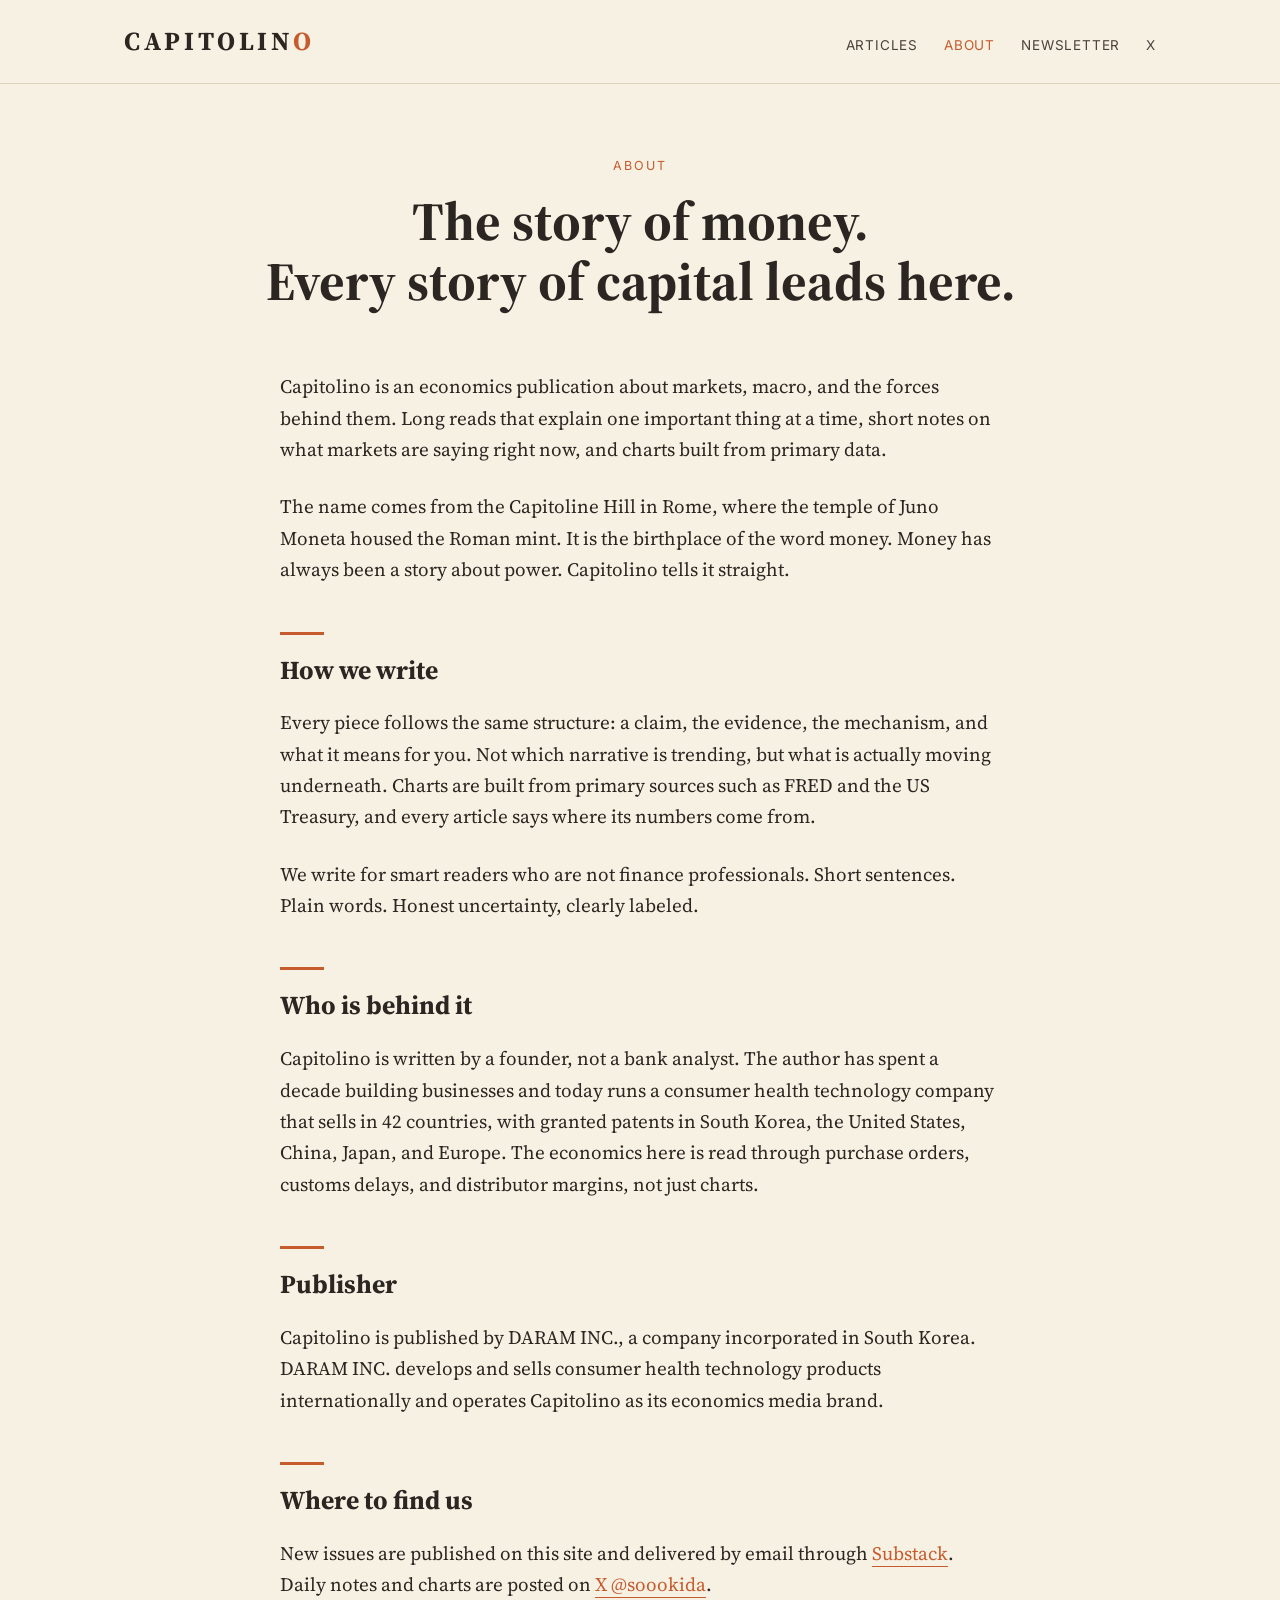
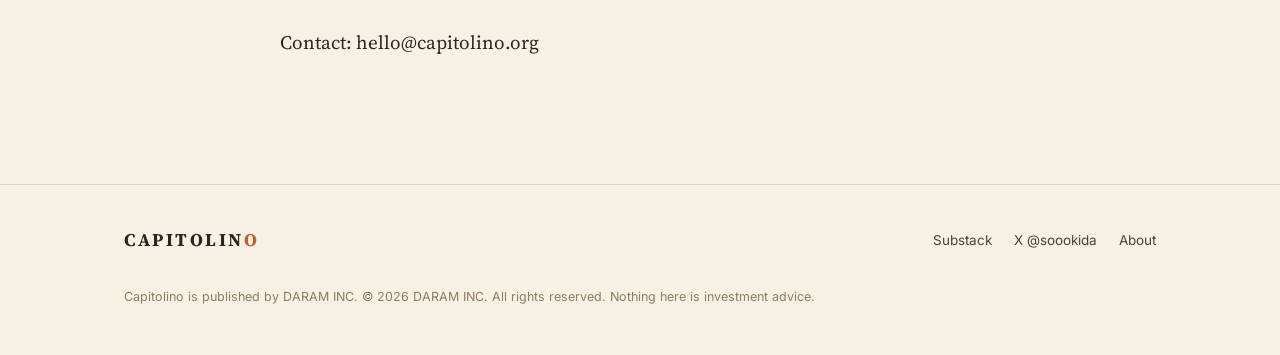
==== about.html @ b24294df "Add files via upload" ====
<!DOCTYPE html>
<html lang="en">
<head>
<meta charset="UTF-8">
<meta name="viewport" content="width=device-width, initial-scale=1.0">
<title>About — Capitolino</title>
<meta name="description" content="About Capitolino, an economics publication by DARAM INC.">
<link rel="preconnect" href="https://fonts.googleapis.com">
<link href="https://fonts.googleapis.com/css2?family=Source+Serif+4:ital,wght@0,400;0,600;0,700;1,400&family=Inter:wght@400;500;600&display=swap" rel="stylesheet">
<link rel="stylesheet" href="style.css">
</head>
<body>

<header class="site-header">
  <div class="wrap">
    <a class="logo" href="index.html">CAPITOLIN<span>O</span></a>
    <nav class="nav">
      <a href="index.html">Articles</a>
      <a href="about.html" class="active">About</a>
      <a href="https://capitolino.substack.com" target="_blank" rel="noopener">Newsletter</a>
      <a href="https://x.com/soookida" target="_blank" rel="noopener">X</a>
    </nav>
  </div>
</header>

<section class="article-head">
  <div class="wrap">
    <span class="kicker">About</span>
    <h1>The story of money.<br>Every story of capital leads here.</h1>
  </div>
</section>

<main class="wrap-narrow about-body">

  <p>Capitolino is an economics publication about markets, macro, and the forces behind them. Long reads that explain one important thing at a time, short notes on what markets are saying right now, and charts built from primary data.</p>

  <p>The name comes from the Capitoline Hill in Rome, where the temple of Juno Moneta housed the Roman mint. It is the birthplace of the word money. Money has always been a story about power. Capitolino tells it straight.</p>

  <h2>How we write</h2>

  <p>Every piece follows the same structure: a claim, the evidence, the mechanism, and what it means for you. Not which narrative is trending, but what is actually moving underneath. Charts are built from primary sources such as FRED and the US Treasury, and every article says where its numbers come from.</p>

  <p>We write for smart readers who are not finance professionals. Short sentences. Plain words. Honest uncertainty, clearly labeled.</p>

  <h2>Who is behind it</h2>

  <p>Capitolino is written by a founder, not a bank analyst. The author has spent a decade building businesses and today runs a consumer health technology company that sells in 42 countries, with granted patents in South Korea, the United States, China, Japan, and Europe. The economics here is read through purchase orders, customs delays, and distributor margins, not just charts.</p>

  <h2>Publisher</h2>

  <p>Capitolino is published by DARAM INC., a company incorporated in South Korea. DARAM INC. develops and sells consumer health technology products internationally and operates Capitolino as its economics media brand.</p>

  <h2>Where to find us</h2>

  <p>New issues are published on this site and delivered by email through <a href="https://capitolino.substack.com" target="_blank" rel="noopener" style="color:var(--orange); border-bottom:1px solid var(--orange);">Substack</a>. Daily notes and charts are posted on <a href="https://x.com/soookida" target="_blank" rel="noopener" style="color:var(--orange); border-bottom:1px solid var(--orange);">X @soookida</a>.</p>

  <p>Contact: hello@capitolino.org</p>

</main>

<footer class="site-footer">
  <div class="wrap">
    <span class="foot-logo">CAPITOLIN<span>O</span></span>
    <div class="foot-links">
      <a href="https://capitolino.substack.com" target="_blank" rel="noopener">Substack</a>
      <a href="https://x.com/soookida" target="_blank" rel="noopener">X @soookida</a>
      <a href="about.html">About</a>
    </div>
    <p class="foot-legal">Capitolino is published by DARAM INC. © 2026 DARAM INC. All rights reserved. Nothing here is investment advice.</p>
  </div>
</footer>

</body>
</html>
---- style.css ----
/* Capitolino — magazine styles */
:root {
  --cream: #F7F1E3;
  --cream-deep: #F0E7D3;
  --ink: #2B2622;
  --ink-soft: #4A423A;
  --muted: #8A7D66;
  --line: #DDD3BE;
  --orange: #C65B2E;
  --orange-deep: #A84A22;
  --teal: #1F8A70;
  --serif: "Source Serif 4", Georgia, "Times New Roman", serif;
  --sans: "Inter", -apple-system, "Segoe UI", Helvetica, Arial, sans-serif;
}

* { margin: 0; padding: 0; box-sizing: border-box; }

html { scroll-behavior: smooth; }

body {
  background: var(--cream);
  color: var(--ink);
  font-family: var(--serif);
  font-size: 19px;
  line-height: 1.65;
  -webkit-font-smoothing: antialiased;
}

a { color: inherit; text-decoration: none; }

.wrap { max-width: 1080px; margin: 0 auto; padding: 0 24px; }
.wrap-narrow { max-width: 720px; margin: 0 auto; padding: 0 24px; }

/* ---------- header ---------- */
.site-header {
  border-bottom: 1px solid var(--line);
  padding: 20px 0;
}
.site-header .wrap {
  display: flex;
  align-items: baseline;
  justify-content: space-between;
  gap: 16px;
  flex-wrap: wrap;
}
.logo {
  font-family: var(--serif);
  font-weight: 700;
  font-size: 26px;
  letter-spacing: 0.14em;
}
.logo span { color: var(--orange); }
.nav {
  display: flex;
  gap: 26px;
  font-family: var(--sans);
  font-size: 13.5px;
  letter-spacing: 0.06em;
  text-transform: uppercase;
  color: var(--ink-soft);
}
.nav a:hover { color: var(--orange); }
.nav a.active { color: var(--orange); }

/* ---------- masthead ---------- */
.masthead {
  padding: 88px 0 72px;
  border-bottom: 1px solid var(--line);
  text-align: center;
}
.masthead h1 {
  font-size: clamp(52px, 9vw, 104px);
  font-weight: 700;
  letter-spacing: 0.12em;
  line-height: 1.02;
}
.masthead h1 span { color: var(--orange); }
.masthead .tagline {
  margin-top: 22px;
  font-size: clamp(19px, 2.6vw, 24px);
  font-style: italic;
  color: var(--ink-soft);
}
.masthead .sub {
  margin-top: 14px;
  font-family: var(--sans);
  font-size: 14px;
  letter-spacing: 0.14em;
  text-transform: uppercase;
  color: var(--muted);
}
.masthead .cta {
  margin-top: 34px;
  display: inline-block;
  font-family: var(--sans);
  font-size: 14px;
  letter-spacing: 0.08em;
  text-transform: uppercase;
  color: #fff;
  background: var(--orange);
  padding: 13px 30px;
  border-radius: 3px;
}
.masthead .cta:hover { background: var(--orange-deep); }

/* ---------- section labels ---------- */
.section-label {
  font-family: var(--sans);
  font-size: 13px;
  letter-spacing: 0.18em;
  text-transform: uppercase;
  color: var(--orange);
  margin: 64px 0 8px;
}
.section-rule {
  border: 0;
  border-top: 1px solid var(--line);
  margin-bottom: 36px;
}

/* ---------- featured ---------- */
.featured {
  display: grid;
  grid-template-columns: 1.25fr 1fr;
  gap: 44px;
  align-items: center;
  padding: 10px 0 26px;
}
.featured img {
  width: 100%;
  border: 1px solid var(--line);
  border-radius: 4px;
  display: block;
}
.kicker {
  font-family: var(--sans);
  font-size: 12.5px;
  letter-spacing: 0.16em;
  text-transform: uppercase;
  color: var(--orange);
}
.featured h2 {
  font-size: clamp(30px, 4vw, 42px);
  line-height: 1.14;
  margin: 12px 0 16px;
  font-weight: 700;
}
.featured h2 a:hover { color: var(--orange-deep); }
.featured p { color: var(--ink-soft); font-size: 19px; }
.readmore {
  display: inline-block;
  margin-top: 18px;
  font-family: var(--sans);
  font-size: 13.5px;
  letter-spacing: 0.08em;
  text-transform: uppercase;
  color: var(--orange);
  border-bottom: 1.5px solid var(--orange);
  padding-bottom: 3px;
}
.readmore:hover { color: var(--orange-deep); border-color: var(--orange-deep); }

/* ---------- article grid ---------- */
.grid {
  display: grid;
  grid-template-columns: repeat(3, 1fr);
  gap: 36px;
  padding-bottom: 30px;
}
.card {
  border-top: 3px solid var(--ink);
  padding-top: 18px;
  display: flex;
  flex-direction: column;
}
.card h3 {
  font-size: 23px;
  line-height: 1.22;
  margin: 10px 0 10px;
  font-weight: 700;
}
.card h3 a:hover { color: var(--orange-deep); }
.card p { font-size: 16.5px; color: var(--ink-soft); flex: 1; }
.card .meta {
  margin-top: 16px;
  font-family: var(--sans);
  font-size: 12.5px;
  letter-spacing: 0.06em;
  text-transform: uppercase;
  color: var(--muted);
}

/* ---------- about strip ---------- */
.about-strip {
  background: var(--cream-deep);
  border-top: 1px solid var(--line);
  border-bottom: 1px solid var(--line);
  margin-top: 40px;
  padding: 56px 0;
  text-align: center;
}
.about-strip p {
  max-width: 640px;
  margin: 0 auto;
  font-size: 20px;
  font-style: italic;
  color: var(--ink-soft);
}
.about-strip .readmore { margin-top: 22px; }

/* ---------- article pages ---------- */
.article-head { padding: 72px 0 30px; text-align: center; }
.article-head .kicker { display: block; margin-bottom: 14px; }
.article-head h1 {
  font-size: clamp(34px, 5.4vw, 54px);
  line-height: 1.12;
  font-weight: 700;
  max-width: 860px;
  margin: 0 auto;
}
.article-head .byline {
  margin-top: 20px;
  font-family: var(--sans);
  font-size: 14px;
  color: var(--muted);
  letter-spacing: 0.05em;
}
.article-body { padding: 26px 0 40px; }
.article-body p { margin: 0 0 26px; }
.article-body h2 {
  font-size: 28px;
  margin: 52px 0 18px;
  line-height: 1.25;
}
.article-body h2::before {
  content: "";
  display: block;
  width: 44px;
  border-top: 3px solid var(--orange);
  margin-bottom: 14px;
}
.article-body ul { margin: 0 0 26px 24px; }
.article-body li { margin-bottom: 8px; }
.article-body figure { margin: 36px 0; }
.article-body figure img {
  width: 100%;
  border: 1px solid var(--line);
  border-radius: 4px;
  display: block;
}
.article-body figcaption {
  margin-top: 10px;
  font-family: var(--sans);
  font-size: 13px;
  color: var(--muted);
  text-align: center;
}
.article-body .divider {
  border: 0;
  text-align: center;
  margin: 44px 0;
}
.article-body .divider::after {
  content: "· · ·";
  color: var(--muted);
  font-size: 22px;
  letter-spacing: 0.5em;
}
.article-body .sources {
  margin-top: 48px;
  padding-top: 20px;
  border-top: 1px solid var(--line);
  font-family: var(--sans);
  font-size: 14px;
  color: var(--muted);
}
.article-foot {
  background: var(--cream-deep);
  border-top: 1px solid var(--line);
  padding: 48px 0;
  text-align: center;
}
.article-foot p { font-size: 18px; color: var(--ink-soft); margin-bottom: 20px; }

/* ---------- about page ---------- */
.about-body { padding: 30px 0 70px; }
.about-body p { margin-bottom: 26px; }
.about-body h2 { font-size: 26px; margin: 46px 0 16px; }
.about-body h2::before {
  content: "";
  display: block;
  width: 44px;
  border-top: 3px solid var(--orange);
  margin-bottom: 14px;
}

/* ---------- footer ---------- */
.site-footer {
  border-top: 1px solid var(--line);
  margin-top: 30px;
  padding: 40px 0 48px;
}
.site-footer .wrap {
  display: flex;
  justify-content: space-between;
  align-items: center;
  gap: 18px;
  flex-wrap: wrap;
}
.site-footer .foot-logo {
  font-weight: 700;
  letter-spacing: 0.14em;
  font-size: 18px;
}
.site-footer .foot-logo span { color: var(--orange); }
.foot-links {
  display: flex;
  gap: 22px;
  font-family: var(--sans);
  font-size: 13.5px;
  color: var(--ink-soft);
}
.foot-links a:hover { color: var(--orange); }
.foot-legal {
  width: 100%;
  margin-top: 14px;
  font-family: var(--sans);
  font-size: 12.5px;
  color: var(--muted);
}

/* ---------- responsive ---------- */
@media (max-width: 860px) {
  .featured { grid-template-columns: 1fr; gap: 26px; }
  .grid { grid-template-columns: 1fr; gap: 30px; }
  .masthead { padding: 60px 0 50px; }
  body { font-size: 18px; }
}
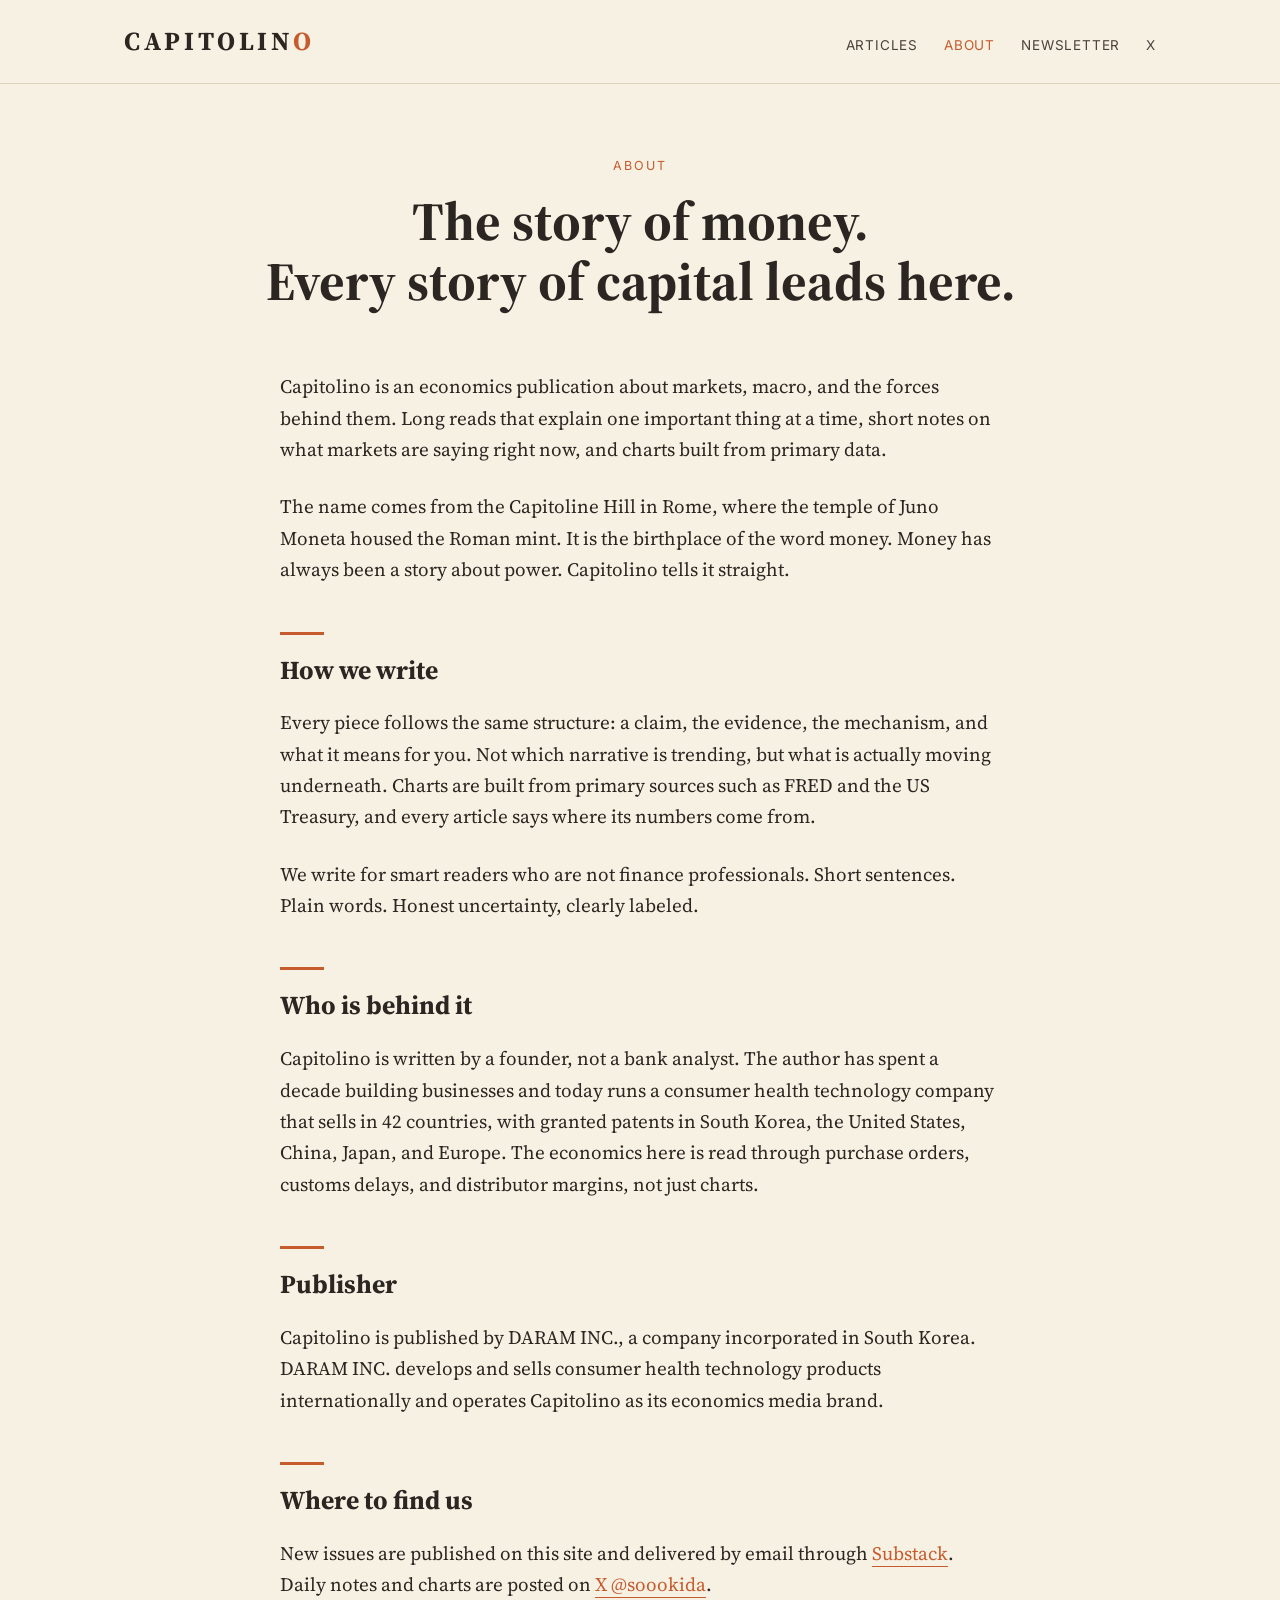
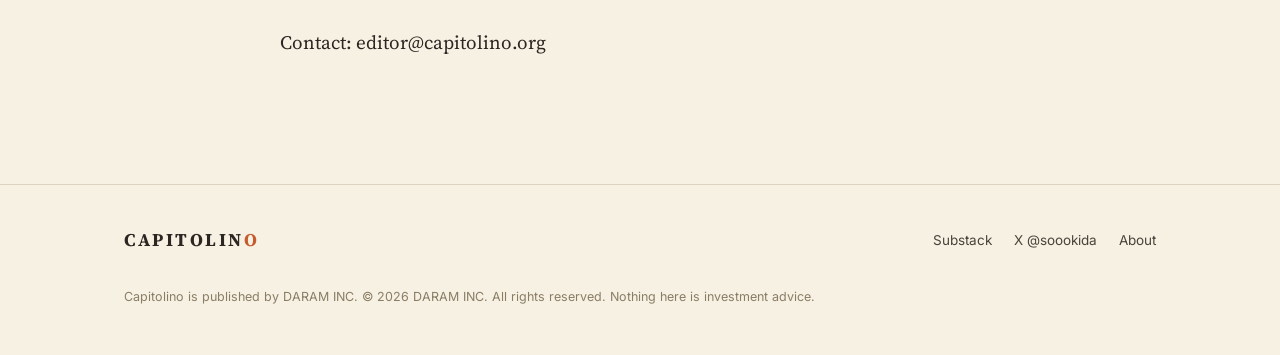
==== commit 1a0561b1: "Update about.html" ====
--- a/about.html
+++ b/about.html
@@ -54,7 +54,7 @@
 
   <p>New issues are published on this site and delivered by email through <a href="https://capitolino.substack.com" target="_blank" rel="noopener" style="color:var(--orange); border-bottom:1px solid var(--orange);">Substack</a>. Daily notes and charts are posted on <a href="https://x.com/soookida" target="_blank" rel="noopener" style="color:var(--orange); border-bottom:1px solid var(--orange);">X @soookida</a>.</p>
 
-  <p>Contact: hello@capitolino.org</p>
+  <p>Contact: editor@capitolino.org</p>
 
 </main>
 
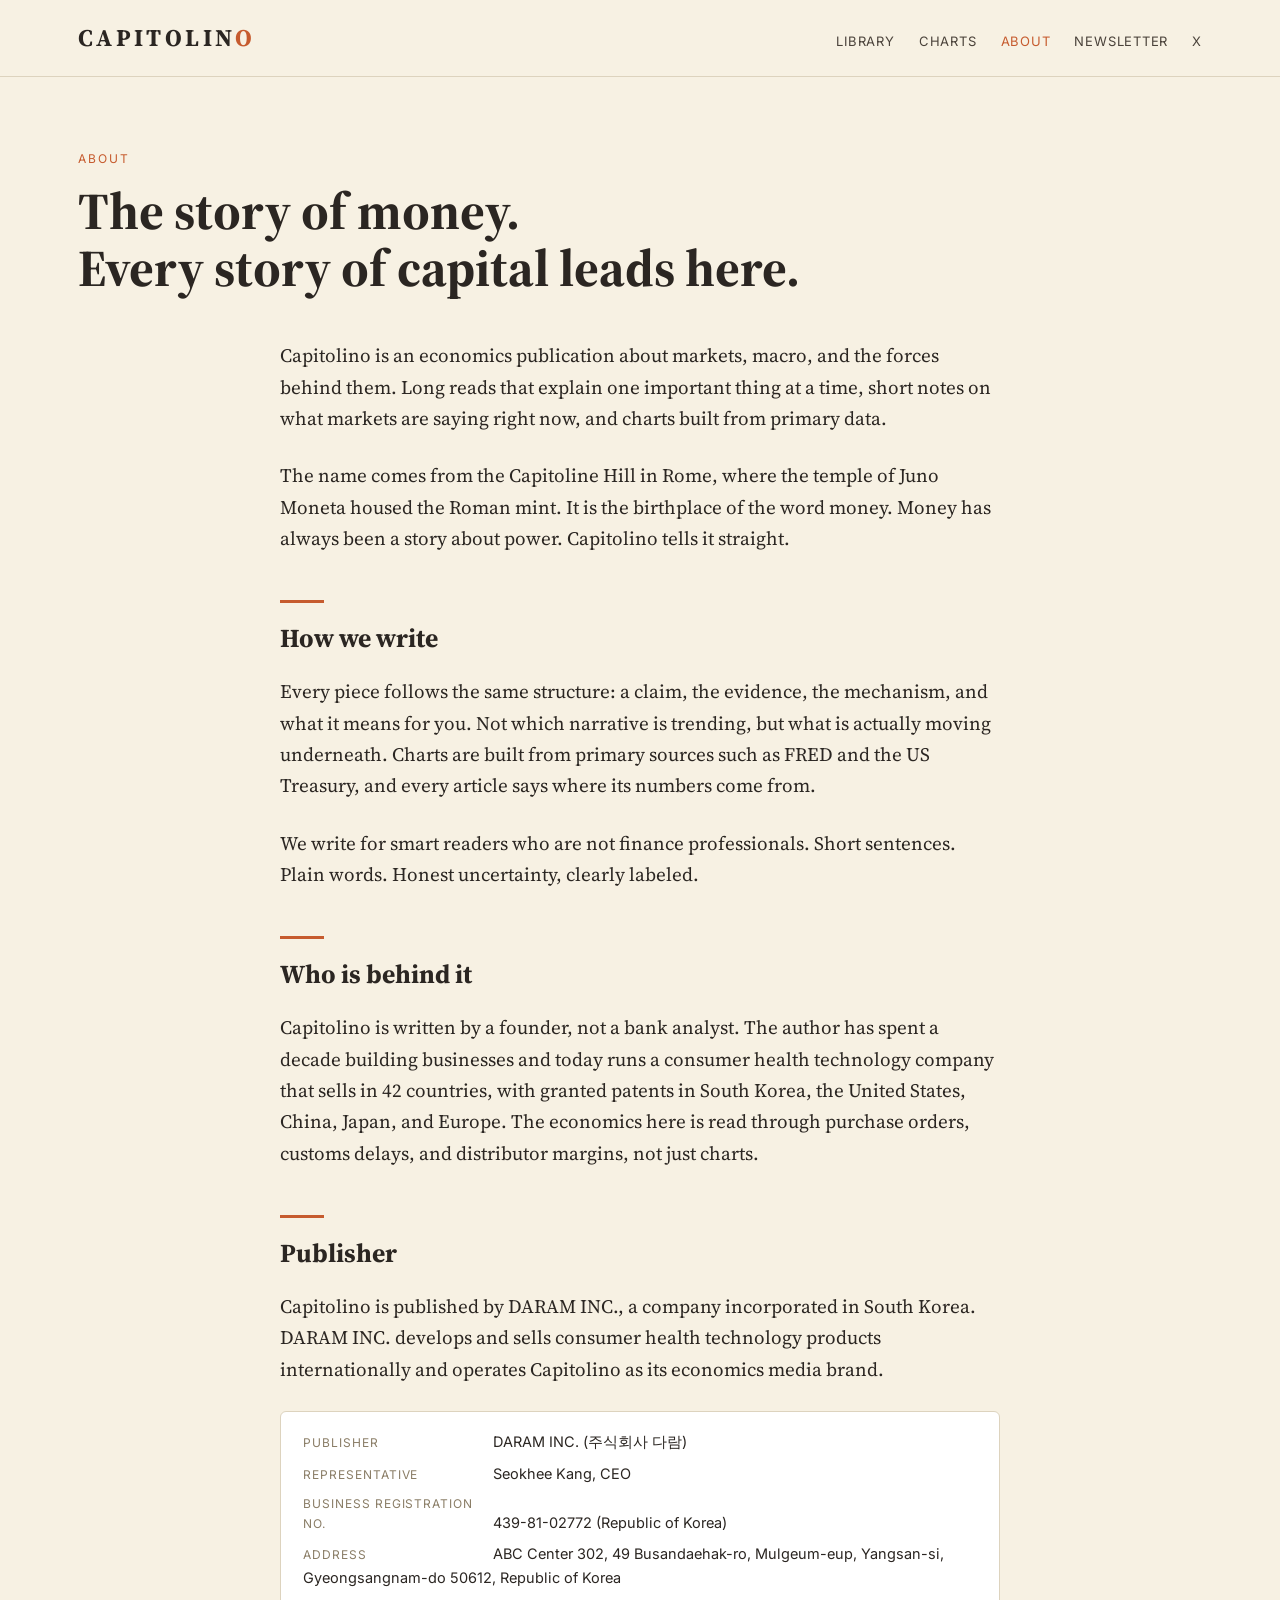
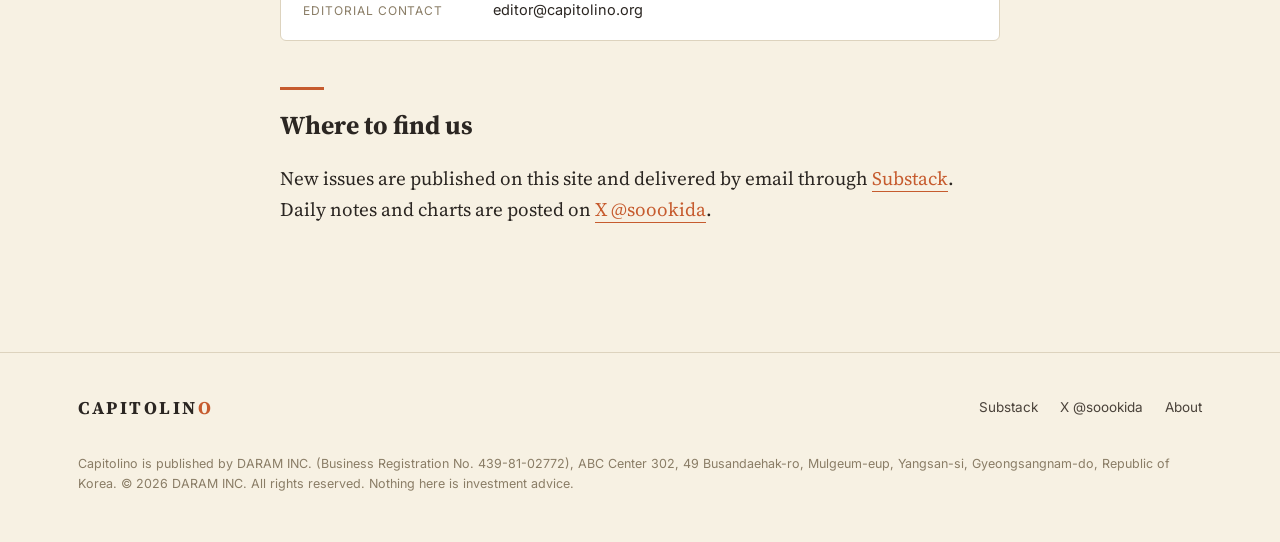
==== commit 5f6def1b: "Add files via upload" ====
--- a/about.html
+++ b/about.html
@@ -10,65 +10,55 @@
 <link rel="stylesheet" href="style.css">
 </head>
 <body>
-
 <header class="site-header">
   <div class="wrap">
     <a class="logo" href="index.html">CAPITOLIN<span>O</span></a>
     <nav class="nav">
-      <a href="index.html">Articles</a>
+      <a href="index.html">Library</a>
+      <a href="charts.html">Charts</a>
       <a href="about.html" class="active">About</a>
       <a href="https://capitolino.substack.com" target="_blank" rel="noopener">Newsletter</a>
-      <a href="https://x.com/soookida" target="_blank" rel="noopener">X</a>
+      <a class="xlink" href="https://x.com/soookida" target="_blank" rel="noopener">X</a>
     </nav>
   </div>
 </header>
-
-<section class="article-head">
-  <div class="wrap">
-    <span class="kicker">About</span>
-    <h1>The story of money.<br>Every story of capital leads here.</h1>
+<section class="page-head"><div class="wrap"><span class="kicker">About</span><h1>The story of money.<br>Every story of capital leads here.</h1></div></section>
+<main class="wrap-narrow about-body">
+  <p>Capitolino is an economics publication about markets, macro, and the forces behind them. Long reads that explain one important thing at a time, short notes on what markets are saying right now, and charts built from primary data.</p>
+  <p>The name comes from the Capitoline Hill in Rome, where the temple of Juno Moneta housed the Roman mint. It is the birthplace of the word money. Money has always been a story about power. Capitolino tells it straight.</p>
+  <h2>How we write</h2>
+  <p>Every piece follows the same structure: a claim, the evidence, the mechanism, and what it means for you. Not which narrative is trending, but what is actually moving underneath. Charts are built from primary sources such as FRED and the US Treasury, and every article says where its numbers come from.</p>
+  <p>We write for smart readers who are not finance professionals. Short sentences. Plain words. Honest uncertainty, clearly labeled.</p>
+  <h2>Who is behind it</h2>
+  <p>Capitolino is written by a founder, not a bank analyst. The author has spent a decade building businesses and today runs a consumer health technology company that sells in 42 countries, with granted patents in South Korea, the United States, China, Japan, and Europe. The economics here is read through purchase orders, customs delays, and distributor margins, not just charts.</p>
+  <h2>Publisher</h2>
+  <p>Capitolino is published by DARAM INC., a company incorporated in South Korea. DARAM INC. develops and sells consumer health technology products internationally and operates Capitolino as its economics media brand.</p>
+  <div class="masthead-box">
+    <div><span>Publisher</span>DARAM INC. (주식회사 다람)</div>
+    <div><span>Representative</span>Seokhee Kang, CEO</div>
+    <div><span>Business Registration No.</span>439-81-02772 (Republic of Korea)</div>
+    <div><span>Address</span>ABC Center 302, 49 Busandaehak-ro, Mulgeum-eup, Yangsan-si, Gyeongsangnam-do 50612, Republic of Korea</div>
+    <div><span>Editorial contact</span>editor@capitolino.org</div>
   </div>
-</section>
-
-<main class="wrap-narrow about-body">
-
-  <p>Capitolino is an economics publication about markets, macro, and the forces behind them. Long reads that explain one important thing at a time, short notes on what markets are saying right now, and charts built from primary data.</p>
-
-  <p>The name comes from the Capitoline Hill in Rome, where the temple of Juno Moneta housed the Roman mint. It is the birthplace of the word money. Money has always been a story about power. Capitolino tells it straight.</p>
-
-  <h2>How we write</h2>
-
-  <p>Every piece follows the same structure: a claim, the evidence, the mechanism, and what it means for you. Not which narrative is trending, but what is actually moving underneath. Charts are built from primary sources such as FRED and the US Treasury, and every article says where its numbers come from.</p>
-
-  <p>We write for smart readers who are not finance professionals. Short sentences. Plain words. Honest uncertainty, clearly labeled.</p>
-
-  <h2>Who is behind it</h2>
-
-  <p>Capitolino is written by a founder, not a bank analyst. The author has spent a decade building businesses and today runs a consumer health technology company that sells in 42 countries, with granted patents in South Korea, the United States, China, Japan, and Europe. The economics here is read through purchase orders, customs delays, and distributor margins, not just charts.</p>
-
-  <h2>Publisher</h2>
-
-  <p>Capitolino is published by DARAM INC., a company incorporated in South Korea. DARAM INC. develops and sells consumer health technology products internationally and operates Capitolino as its economics media brand.</p>
-
   <h2>Where to find us</h2>
-
-  <p>New issues are published on this site and delivered by email through <a href="https://capitolino.substack.com" target="_blank" rel="noopener" style="color:var(--orange); border-bottom:1px solid var(--orange);">Substack</a>. Daily notes and charts are posted on <a href="https://x.com/soookida" target="_blank" rel="noopener" style="color:var(--orange); border-bottom:1px solid var(--orange);">X @soookida</a>.</p>
-
-  <p>Contact: editor@capitolino.org</p>
-
+  <p>New issues are published on this site and delivered by email through <a class="inline" href="https://capitolino.substack.com" target="_blank" rel="noopener">Substack</a>. Daily notes and charts are posted on <a class="inline xlink" href="https://x.com/soookida" target="_blank" rel="noopener">X <span class="xhandle">@soookida</span></a>.</p>
 </main>
-
 <footer class="site-footer">
   <div class="wrap">
     <span class="foot-logo">CAPITOLIN<span>O</span></span>
     <div class="foot-links">
       <a href="https://capitolino.substack.com" target="_blank" rel="noopener">Substack</a>
-      <a href="https://x.com/soookida" target="_blank" rel="noopener">X @soookida</a>
+      <a class="xlink" href="https://x.com/soookida" target="_blank" rel="noopener">X <span class="xhandle">@soookida</span></a>
       <a href="about.html">About</a>
     </div>
-    <p class="foot-legal">Capitolino is published by DARAM INC. © 2026 DARAM INC. All rights reserved. Nothing here is investment advice.</p>
+    <p class="foot-legal">Capitolino is published by DARAM INC. (Business Registration No. 439-81-02772), ABC Center 302, 49 Busandaehak-ro, Mulgeum-eup, Yangsan-si, Gyeongsangnam-do, Republic of Korea. © 2026 DARAM INC. All rights reserved. Nothing here is investment advice.</p>
   </div>
 </footer>
-
+<script>
+// Change this one line when the X handle changes.
+var X_HANDLE = "soookida";
+document.querySelectorAll("a.xlink").forEach(function(a){ a.href = "https://x.com/" + X_HANDLE; });
+document.querySelectorAll(".xhandle").forEach(function(s){ s.textContent = "@" + X_HANDLE; });
+</script>
 </body>
 </html>
--- a/style.css
+++ b/style.css
@@ -1,338 +1,129 @@
-/* Capitolino — magazine styles */
+/* Capitolino v2 — catalog layout */
 :root {
-  --cream: #F7F1E3;
-  --cream-deep: #F0E7D3;
-  --ink: #2B2622;
-  --ink-soft: #4A423A;
-  --muted: #8A7D66;
-  --line: #DDD3BE;
-  --orange: #C65B2E;
-  --orange-deep: #A84A22;
-  --teal: #1F8A70;
+  --cream: #F7F1E3; --cream-deep: #F0E7D3; --ink: #2B2622; --ink-soft: #4A423A;
+  --muted: #8A7D66; --line: #DDD3BE; --orange: #C65B2E; --orange-deep: #A84A22;
   --serif: "Source Serif 4", Georgia, "Times New Roman", serif;
   --sans: "Inter", -apple-system, "Segoe UI", Helvetica, Arial, sans-serif;
 }
-
 * { margin: 0; padding: 0; box-sizing: border-box; }
-
 html { scroll-behavior: smooth; }
-
-body {
-  background: var(--cream);
-  color: var(--ink);
-  font-family: var(--serif);
-  font-size: 19px;
-  line-height: 1.65;
-  -webkit-font-smoothing: antialiased;
-}
-
+body { background: var(--cream); color: var(--ink); font-family: var(--serif); font-size: 19px; line-height: 1.65; -webkit-font-smoothing: antialiased; }
 a { color: inherit; text-decoration: none; }
-
-.wrap { max-width: 1080px; margin: 0 auto; padding: 0 24px; }
+img { display: block; max-width: 100%; }
+.wrap { max-width: 1180px; margin: 0 auto; padding: 0 28px; }
 .wrap-narrow { max-width: 720px; margin: 0 auto; padding: 0 24px; }
 
-/* ---------- header ---------- */
-.site-header {
-  border-bottom: 1px solid var(--line);
-  padding: 20px 0;
-}
-.site-header .wrap {
-  display: flex;
-  align-items: baseline;
-  justify-content: space-between;
-  gap: 16px;
-  flex-wrap: wrap;
-}
-.logo {
-  font-family: var(--serif);
-  font-weight: 700;
-  font-size: 26px;
-  letter-spacing: 0.14em;
-}
-.logo span { color: var(--orange); }
-.nav {
-  display: flex;
-  gap: 26px;
-  font-family: var(--sans);
-  font-size: 13.5px;
-  letter-spacing: 0.06em;
-  text-transform: uppercase;
-  color: var(--ink-soft);
-}
-.nav a:hover { color: var(--orange); }
-.nav a.active { color: var(--orange); }
+/* header */
+.site-header { border-bottom: 1px solid var(--line); padding: 18px 0; background: var(--cream); position: sticky; top: 0; z-index: 20; }
+.site-header .wrap { display: flex; align-items: baseline; justify-content: space-between; gap: 16px; flex-wrap: wrap; }
+.logo { font-weight: 700; font-size: 24px; letter-spacing: 0.14em; }
+.logo span, .foot-logo span, .hero-brand span { color: var(--orange); }
+.nav { display: flex; gap: 24px; font-family: var(--sans); font-size: 13px; letter-spacing: 0.06em; text-transform: uppercase; color: var(--ink-soft); }
+.nav a:hover, .nav a.active { color: var(--orange); }
 
-/* ---------- masthead ---------- */
-.masthead {
-  padding: 88px 0 72px;
-  border-bottom: 1px solid var(--line);
-  text-align: center;
-}
-.masthead h1 {
-  font-size: clamp(52px, 9vw, 104px);
-  font-weight: 700;
-  letter-spacing: 0.12em;
-  line-height: 1.02;
-}
-.masthead h1 span { color: var(--orange); }
-.masthead .tagline {
-  margin-top: 22px;
-  font-size: clamp(19px, 2.6vw, 24px);
-  font-style: italic;
-  color: var(--ink-soft);
-}
-.masthead .sub {
-  margin-top: 14px;
-  font-family: var(--sans);
-  font-size: 14px;
-  letter-spacing: 0.14em;
-  text-transform: uppercase;
-  color: var(--muted);
-}
-.masthead .cta {
-  margin-top: 34px;
-  display: inline-block;
-  font-family: var(--sans);
-  font-size: 14px;
-  letter-spacing: 0.08em;
-  text-transform: uppercase;
-  color: #fff;
-  background: var(--orange);
-  padding: 13px 30px;
-  border-radius: 3px;
-}
-.masthead .cta:hover { background: var(--orange-deep); }
+/* kicker / buttons */
+.kicker { font-family: var(--sans); font-size: 12px; letter-spacing: 0.16em; text-transform: uppercase; color: var(--orange); }
+.kicker.light { color: #F2C9A8; }
+.btn { display: inline-block; font-family: var(--sans); font-size: 13.5px; letter-spacing: 0.08em; text-transform: uppercase; color: #fff; background: var(--orange); padding: 13px 28px; border-radius: 3px; }
+.btn:hover { background: var(--orange-deep); }
+.btn.ghost { background: transparent; border: 1.5px solid rgba(255,255,255,0.7); color: #fff; }
+.btn.ghost:hover { background: rgba(255,255,255,0.12); }
+.readmore { display: inline-block; margin-top: 18px; font-family: var(--sans); font-size: 13px; letter-spacing: 0.08em; text-transform: uppercase; color: var(--orange); border-bottom: 1.5px solid var(--orange); padding-bottom: 3px; }
 
-/* ---------- section labels ---------- */
-.section-label {
-  font-family: var(--sans);
-  font-size: 13px;
-  letter-spacing: 0.18em;
-  text-transform: uppercase;
-  color: var(--orange);
-  margin: 64px 0 8px;
-}
-.section-rule {
-  border: 0;
-  border-top: 1px solid var(--line);
-  margin-bottom: 36px;
-}
+/* hero */
+.hero { position: relative; min-height: 560px; background-size: cover; background-position: center; display: flex; align-items: flex-end; color: #fff; }
+.hero-shade { position: absolute; inset: 0; background: linear-gradient(180deg, rgba(43,38,34,0.25) 0%, rgba(43,38,34,0.55) 55%, rgba(43,38,34,0.92) 100%); }
+.hero-inner { position: relative; padding-top: 120px; padding-bottom: 56px; max-width: 1180px; width: 100%; }
+.hero-brand { font-weight: 700; font-size: 15px; letter-spacing: 0.22em; opacity: 0.9; }
+.hero-tag { font-style: italic; font-size: 17px; opacity: 0.85; margin: 4px 0 34px; }
+.hero h1 { font-size: clamp(34px, 5.2vw, 60px); line-height: 1.08; max-width: 820px; margin: 10px 0 14px; font-weight: 700; text-wrap: balance; }
+.hero h1 a:hover { color: #F2C9A8; }
+.hero-hook { max-width: 640px; font-size: 19px; opacity: 0.92; }
+.hero-cta { margin-top: 26px; display: flex; gap: 12px; flex-wrap: wrap; }
 
-/* ---------- featured ---------- */
-.featured {
-  display: grid;
-  grid-template-columns: 1.25fr 1fr;
-  gap: 44px;
-  align-items: center;
-  padding: 10px 0 26px;
-}
-.featured img {
-  width: 100%;
-  border: 1px solid var(--line);
-  border-radius: 4px;
-  display: block;
-}
-.kicker {
-  font-family: var(--sans);
-  font-size: 12.5px;
-  letter-spacing: 0.16em;
-  text-transform: uppercase;
-  color: var(--orange);
-}
-.featured h2 {
-  font-size: clamp(30px, 4vw, 42px);
-  line-height: 1.14;
-  margin: 12px 0 16px;
-  font-weight: 700;
-}
-.featured h2 a:hover { color: var(--orange-deep); }
-.featured p { color: var(--ink-soft); font-size: 19px; }
-.readmore {
-  display: inline-block;
-  margin-top: 18px;
-  font-family: var(--sans);
-  font-size: 13.5px;
-  letter-spacing: 0.08em;
-  text-transform: uppercase;
-  color: var(--orange);
-  border-bottom: 1.5px solid var(--orange);
-  padding-bottom: 3px;
-}
-.readmore:hover { color: var(--orange-deep); border-color: var(--orange-deep); }
+/* rows */
+.row { padding: 44px 0 6px; }
+.row-head { display: flex; align-items: baseline; gap: 16px; margin-bottom: 14px; }
+.row-head h2 { font-size: 26px; font-weight: 700; white-space: nowrap; }
+.row-head span { font-family: var(--sans); font-size: 13px; color: var(--muted); }
+.row-scroller { overflow-x: auto; scroll-snap-type: x mandatory; scrollbar-width: thin; scrollbar-color: var(--line) transparent; padding-bottom: 14px; }
+.row-scroller { padding-left: max(28px, calc((100vw - 1180px) / 2 + 28px)); scroll-padding-left: max(28px, calc((100vw - 1180px) / 2 + 28px)); scroll-snap-type: x proximity; }
+.row-track { display: flex; gap: 22px; padding: 4px 28px 4px 0; width: max-content; }
+.card { flex: 0 0 340px; scroll-snap-align: start; background: #fff; border: 1px solid var(--line); border-radius: 6px; overflow: hidden; display: flex; flex-direction: column; transition: transform .18s ease, box-shadow .18s ease; }
+.card:hover { transform: translateY(-4px); box-shadow: 0 14px 30px rgba(43,38,34,0.12); }
+.card-img { aspect-ratio: 16/9; overflow: hidden; background: var(--cream-deep); }
+.card-img img { width: 100%; height: 100%; object-fit: cover; transition: transform .35s ease; }
+.card:hover .card-img img { transform: scale(1.03); }
+.card-body { padding: 16px 18px 18px; display: flex; flex-direction: column; flex: 1; }
+.card h3 { font-size: 19px; line-height: 1.25; margin: 6px 0 8px; font-weight: 700; }
+.card p { font-size: 15px; color: var(--ink-soft); line-height: 1.5; flex: 1; }
+.card .meta { margin-top: 14px; font-family: var(--sans); font-size: 12px; letter-spacing: 0.05em; text-transform: uppercase; color: var(--muted); }
+.card-chart { flex-basis: 380px; }
+.card-chart .card-img { aspect-ratio: 12/7; background: var(--cream); }
+.card-chart .card-img img { object-fit: contain; }
 
-/* ---------- article grid ---------- */
-.grid {
-  display: grid;
-  grid-template-columns: repeat(3, 1fr);
-  gap: 36px;
-  padding-bottom: 30px;
-}
-.card {
-  border-top: 3px solid var(--ink);
-  padding-top: 18px;
-  display: flex;
-  flex-direction: column;
-}
-.card h3 {
-  font-size: 23px;
-  line-height: 1.22;
-  margin: 10px 0 10px;
-  font-weight: 700;
-}
-.card h3 a:hover { color: var(--orange-deep); }
-.card p { font-size: 16.5px; color: var(--ink-soft); flex: 1; }
-.card .meta {
-  margin-top: 16px;
-  font-family: var(--sans);
-  font-size: 12.5px;
-  letter-spacing: 0.06em;
-  text-transform: uppercase;
-  color: var(--muted);
-}
+/* about strip */
+.about-strip { background: var(--cream-deep); border-top: 1px solid var(--line); border-bottom: 1px solid var(--line); margin-top: 48px; padding: 56px 0; text-align: center; }
+.about-strip p { max-width: 680px; margin: 0 auto; font-size: 20px; font-style: italic; color: var(--ink-soft); }
 
-/* ---------- about strip ---------- */
-.about-strip {
-  background: var(--cream-deep);
-  border-top: 1px solid var(--line);
-  border-bottom: 1px solid var(--line);
-  margin-top: 40px;
-  padding: 56px 0;
-  text-align: center;
-}
-.about-strip p {
-  max-width: 640px;
-  margin: 0 auto;
-  font-size: 20px;
-  font-style: italic;
-  color: var(--ink-soft);
-}
-.about-strip .readmore { margin-top: 22px; }
+/* page heads */
+.page-head { padding: 64px 0 24px; }
+.page-head h1 { font-size: clamp(34px, 5vw, 52px); line-height: 1.1; margin-top: 10px; text-wrap: balance; }
+.page-head .lede { max-width: 680px; margin-top: 16px; color: var(--ink-soft); }
 
-/* ---------- article pages ---------- */
-.article-head { padding: 72px 0 30px; text-align: center; }
+/* charts page */
+.chart-grid { display: grid; grid-template-columns: repeat(2, 1fr); gap: 32px; padding: 20px 28px 60px; }
+.chart-fig img { width: 100%; border: 1px solid var(--line); border-radius: 4px; background: var(--cream); }
+.chart-fig figcaption { margin-top: 10px; font-family: var(--sans); font-size: 13.5px; color: var(--ink-soft); }
+.chart-fig figcaption strong { color: var(--ink); margin-right: 6px; }
+
+/* article */
+.article-head { padding: 64px 0 24px; text-align: center; }
 .article-head .kicker { display: block; margin-bottom: 14px; }
-.article-head h1 {
-  font-size: clamp(34px, 5.4vw, 54px);
-  line-height: 1.12;
-  font-weight: 700;
-  max-width: 860px;
-  margin: 0 auto;
-}
-.article-head .byline {
-  margin-top: 20px;
-  font-family: var(--sans);
-  font-size: 14px;
-  color: var(--muted);
-  letter-spacing: 0.05em;
-}
-.article-body { padding: 26px 0 40px; }
+.article-head h1 { font-size: clamp(34px, 5.4vw, 54px); line-height: 1.12; max-width: 860px; margin: 0 auto; text-wrap: balance; }
+.article-head .byline { margin-top: 18px; font-family: var(--sans); font-size: 14px; color: var(--muted); letter-spacing: 0.05em; }
+.article-body { padding: 20px 0 40px; }
 .article-body p { margin: 0 0 26px; }
-.article-body h2 {
-  font-size: 28px;
-  margin: 52px 0 18px;
-  line-height: 1.25;
-}
-.article-body h2::before {
-  content: "";
-  display: block;
-  width: 44px;
-  border-top: 3px solid var(--orange);
-  margin-bottom: 14px;
-}
-.article-body ul { margin: 0 0 26px 24px; }
+.article-body h2 { font-size: 28px; margin: 52px 0 18px; line-height: 1.25; }
+.article-body h2::before, .about-body h2::before { content: ""; display: block; width: 44px; border-top: 3px solid var(--orange); margin-bottom: 14px; }
+.article-body h3 { font-size: 22px; margin: 36px 0 12px; }
+.article-body ul, .article-body ol { margin: 0 0 26px 24px; }
 .article-body li { margin-bottom: 8px; }
+.article-body blockquote { border-left: 3px solid var(--orange); padding-left: 18px; color: var(--ink-soft); margin: 0 0 26px; }
 .article-body figure { margin: 36px 0; }
-.article-body figure img {
-  width: 100%;
-  border: 1px solid var(--line);
-  border-radius: 4px;
-  display: block;
-}
-.article-body figcaption {
-  margin-top: 10px;
-  font-family: var(--sans);
-  font-size: 13px;
-  color: var(--muted);
-  text-align: center;
-}
-.article-body .divider {
-  border: 0;
-  text-align: center;
-  margin: 44px 0;
-}
-.article-body .divider::after {
-  content: "· · ·";
-  color: var(--muted);
-  font-size: 22px;
-  letter-spacing: 0.5em;
-}
-.article-body .sources {
-  margin-top: 48px;
-  padding-top: 20px;
-  border-top: 1px solid var(--line);
-  font-family: var(--sans);
-  font-size: 14px;
-  color: var(--muted);
-}
-.article-foot {
-  background: var(--cream-deep);
-  border-top: 1px solid var(--line);
-  padding: 48px 0;
-  text-align: center;
-}
+.article-body figure img { width: 100%; border: 1px solid var(--line); border-radius: 4px; }
+.article-body figcaption { margin-top: 10px; font-family: var(--sans); font-size: 13px; color: var(--muted); text-align: center; }
+.article-body .divider { border: 0; text-align: center; margin: 44px 0; }
+.article-body .divider::after { content: "· · ·"; color: var(--muted); font-size: 22px; letter-spacing: 0.5em; }
+.article-body a, .about-body a.inline { color: var(--orange); border-bottom: 1px solid var(--orange); }
+.article-foot { background: var(--cream-deep); border-top: 1px solid var(--line); padding: 48px 0; text-align: center; }
 .article-foot p { font-size: 18px; color: var(--ink-soft); margin-bottom: 20px; }
+.article-foot .small { margin-top: 22px; font-family: var(--sans); font-size: 13px; }
+.article-foot .small a { color: var(--orange); }
 
-/* ---------- about page ---------- */
-.about-body { padding: 30px 0 70px; }
+/* about */
+.about-body { padding: 20px 0 70px; }
 .about-body p { margin-bottom: 26px; }
 .about-body h2 { font-size: 26px; margin: 46px 0 16px; }
-.about-body h2::before {
-  content: "";
-  display: block;
-  width: 44px;
-  border-top: 3px solid var(--orange);
-  margin-bottom: 14px;
+.masthead-box { border: 1px solid var(--line); border-radius: 6px; background: #fff; padding: 18px 22px; margin: 6px 0 30px; font-family: var(--sans); font-size: 14.5px; display: grid; gap: 8px; }
+.masthead-box span { display: inline-block; width: 190px; color: var(--muted); font-size: 12px; letter-spacing: 0.08em; text-transform: uppercase; }
+
+/* footer */
+.site-footer { border-top: 1px solid var(--line); margin-top: 30px; padding: 40px 0 48px; }
+.site-footer .wrap { display: flex; justify-content: space-between; align-items: center; gap: 18px; flex-wrap: wrap; }
+.foot-logo { font-weight: 700; letter-spacing: 0.14em; font-size: 18px; }
+.foot-links { display: flex; gap: 22px; font-family: var(--sans); font-size: 13.5px; color: var(--ink-soft); }
+.foot-links a:hover { color: var(--orange); }
+.foot-legal { width: 100%; margin-top: 14px; font-family: var(--sans); font-size: 12.5px; color: var(--muted); line-height: 1.6; }
+
+@media (max-width: 860px) {
+  body { font-size: 18px; }
+  .row-head { flex-direction: column; gap: 2px; }
+  .nav { gap: 16px; font-size: 12px; }
+  .hero { min-height: 480px; }
+  .hero-inner { padding-top: 90px; }
+  .card { flex-basis: 280px; }
+  .card-chart { flex-basis: 320px; }
+  .chart-grid { grid-template-columns: 1fr; }
+  .masthead-box span { width: 100%; }
 }
-
-/* ---------- footer ---------- */
-.site-footer {
-  border-top: 1px solid var(--line);
-  margin-top: 30px;
-  padding: 40px 0 48px;
-}
-.site-footer .wrap {
-  display: flex;
-  justify-content: space-between;
-  align-items: center;
-  gap: 18px;
-  flex-wrap: wrap;
-}
-.site-footer .foot-logo {
-  font-weight: 700;
-  letter-spacing: 0.14em;
-  font-size: 18px;
-}
-.site-footer .foot-logo span { color: var(--orange); }
-.foot-links {
-  display: flex;
-  gap: 22px;
-  font-family: var(--sans);
-  font-size: 13.5px;
-  color: var(--ink-soft);
-}
-.foot-links a:hover { color: var(--orange); }
-.foot-legal {
-  width: 100%;
-  margin-top: 14px;
-  font-family: var(--sans);
-  font-size: 12.5px;
-  color: var(--muted);
-}
-
-/* ---------- responsive ---------- */
-@media (max-width: 860px) {
-  .featured { grid-template-columns: 1fr; gap: 26px; }
-  .grid { grid-template-columns: 1fr; gap: 30px; }
-  .masthead { padding: 60px 0 50px; }
-  body { font-size: 18px; }
-}
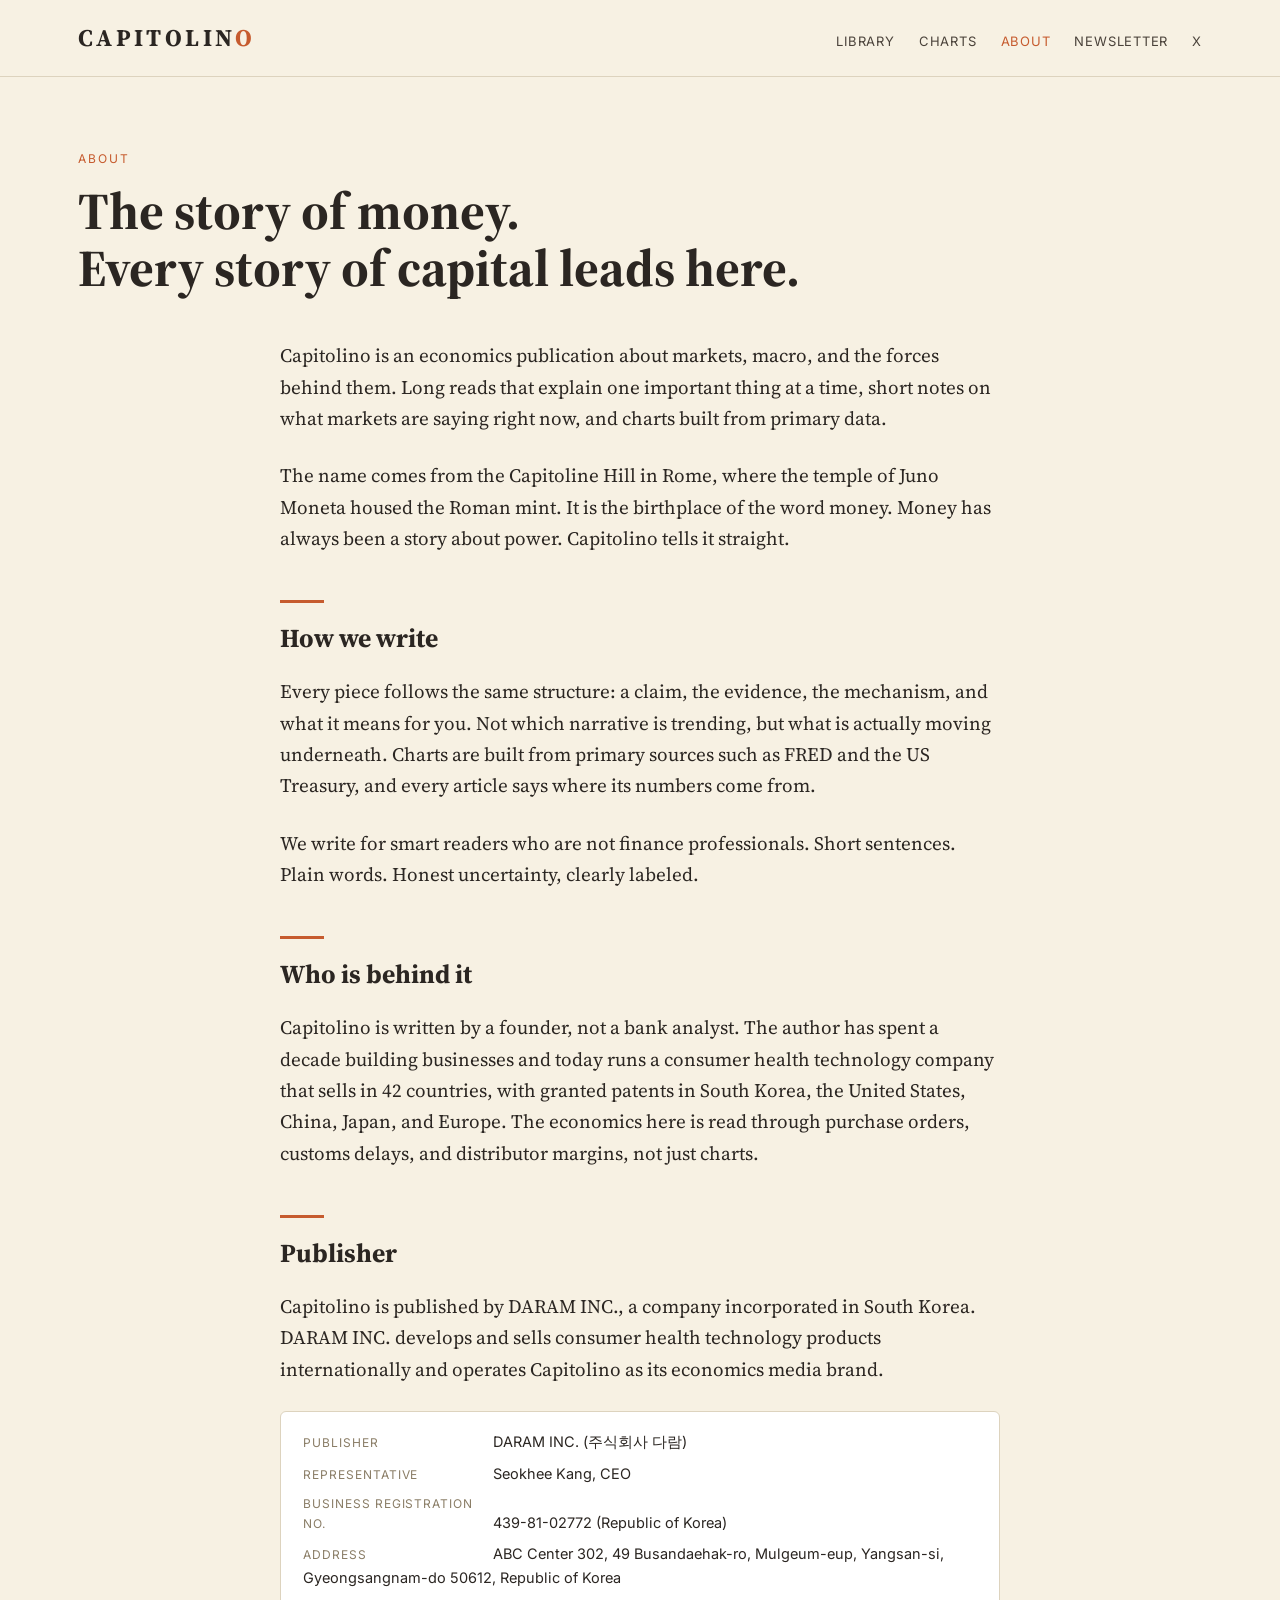
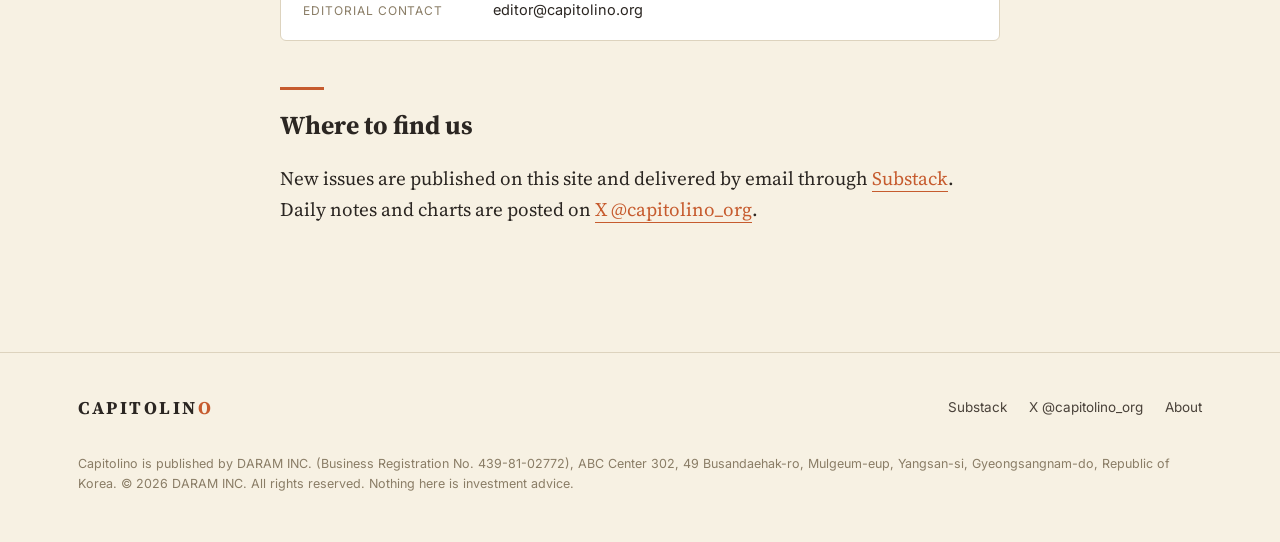
==== commit f00e7e33: "Add files via upload" ====
--- a/about.html
+++ b/about.html
@@ -18,7 +18,7 @@
       <a href="charts.html">Charts</a>
       <a href="about.html" class="active">About</a>
       <a href="https://capitolino.substack.com" target="_blank" rel="noopener">Newsletter</a>
-      <a class="xlink" href="https://x.com/soookida" target="_blank" rel="noopener">X</a>
+      <a class="xlink" href="https://x.com/capitolino_org" target="_blank" rel="noopener">X</a>
     </nav>
   </div>
 </header>
@@ -41,14 +41,14 @@
     <div><span>Editorial contact</span>editor@capitolino.org</div>
   </div>
   <h2>Where to find us</h2>
-  <p>New issues are published on this site and delivered by email through <a class="inline" href="https://capitolino.substack.com" target="_blank" rel="noopener">Substack</a>. Daily notes and charts are posted on <a class="inline xlink" href="https://x.com/soookida" target="_blank" rel="noopener">X <span class="xhandle">@soookida</span></a>.</p>
+  <p>New issues are published on this site and delivered by email through <a class="inline" href="https://capitolino.substack.com" target="_blank" rel="noopener">Substack</a>. Daily notes and charts are posted on <a class="inline xlink" href="https://x.com/capitolino_org" target="_blank" rel="noopener">X <span class="xhandle">@capitolino_org</span></a>.</p>
 </main>
 <footer class="site-footer">
   <div class="wrap">
     <span class="foot-logo">CAPITOLIN<span>O</span></span>
     <div class="foot-links">
       <a href="https://capitolino.substack.com" target="_blank" rel="noopener">Substack</a>
-      <a class="xlink" href="https://x.com/soookida" target="_blank" rel="noopener">X <span class="xhandle">@soookida</span></a>
+      <a class="xlink" href="https://x.com/capitolino_org" target="_blank" rel="noopener">X <span class="xhandle">@capitolino_org</span></a>
       <a href="about.html">About</a>
     </div>
     <p class="foot-legal">Capitolino is published by DARAM INC. (Business Registration No. 439-81-02772), ABC Center 302, 49 Busandaehak-ro, Mulgeum-eup, Yangsan-si, Gyeongsangnam-do, Republic of Korea. © 2026 DARAM INC. All rights reserved. Nothing here is investment advice.</p>
@@ -56,7 +56,7 @@
 </footer>
 <script>
 // Change this one line when the X handle changes.
-var X_HANDLE = "soookida";
+var X_HANDLE = "capitolino_org";
 document.querySelectorAll("a.xlink").forEach(function(a){ a.href = "https://x.com/" + X_HANDLE; });
 document.querySelectorAll(".xhandle").forEach(function(s){ s.textContent = "@" + X_HANDLE; });
 </script>
